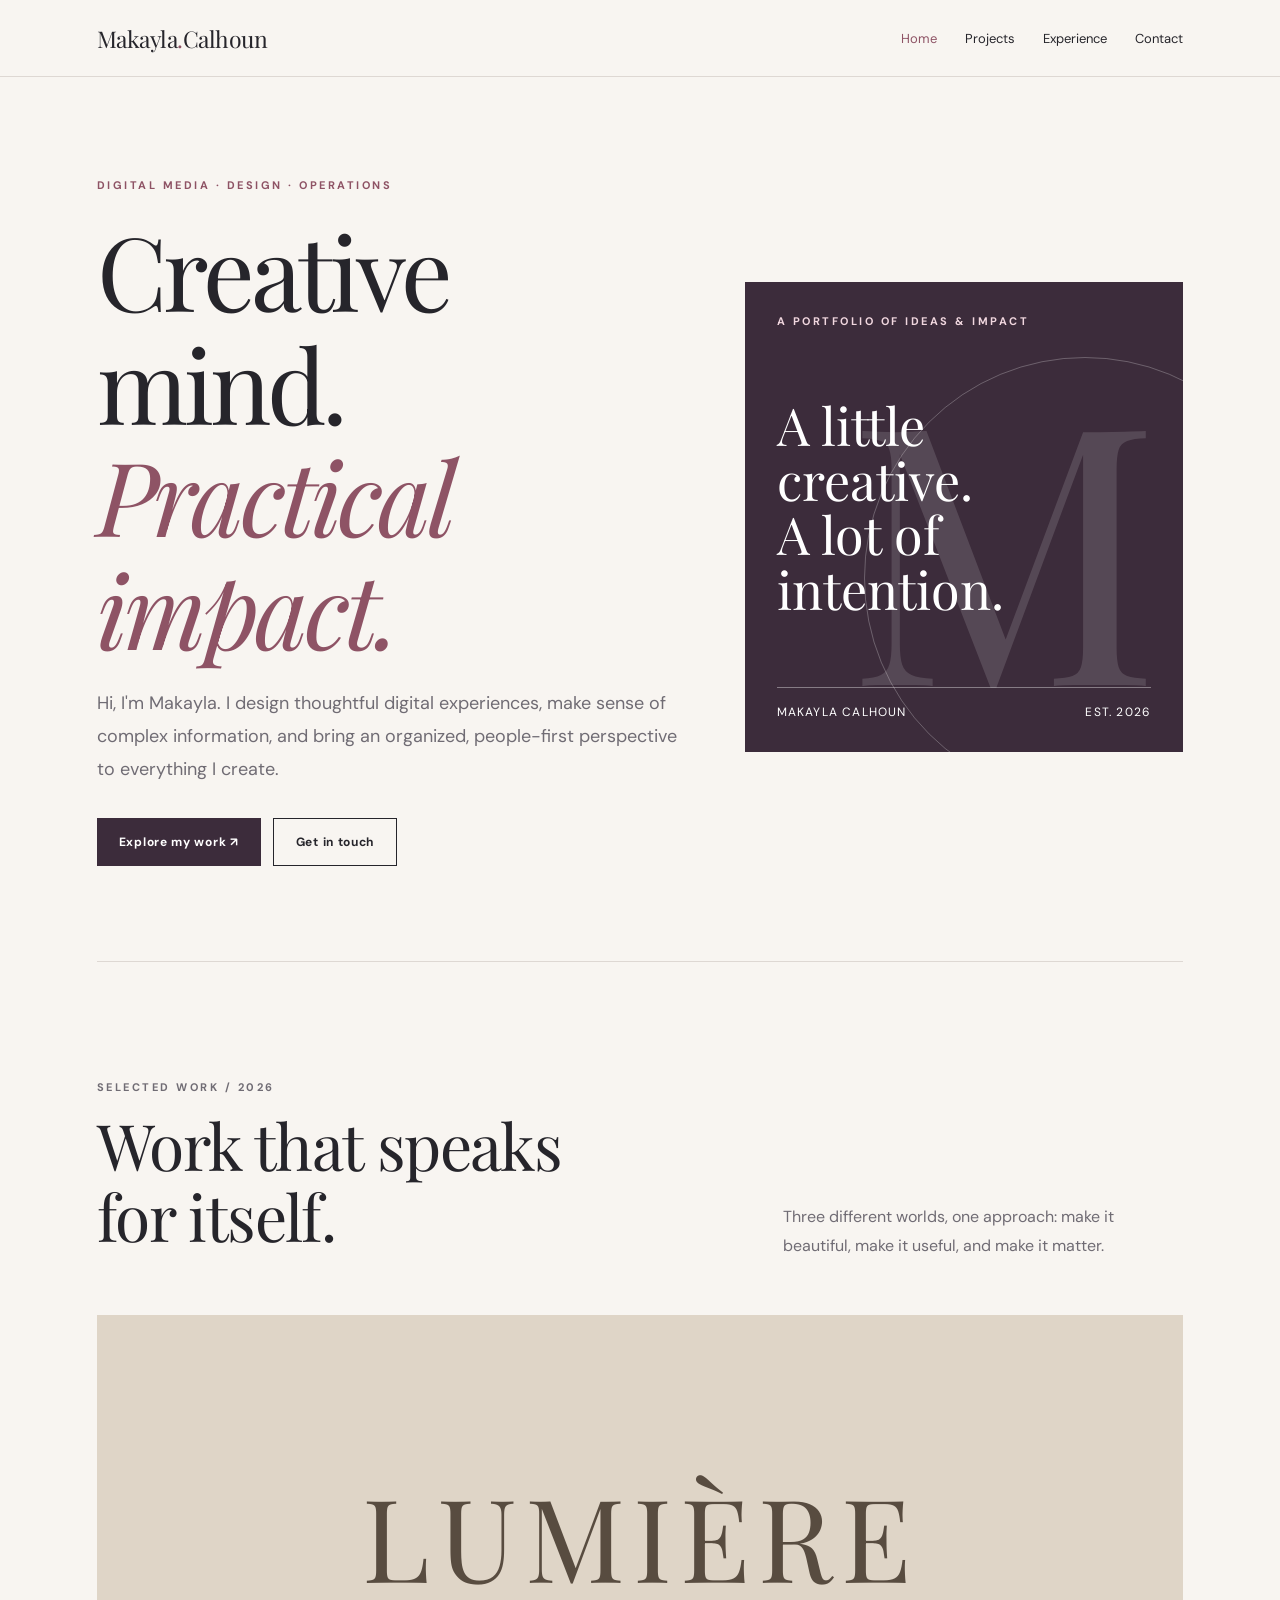
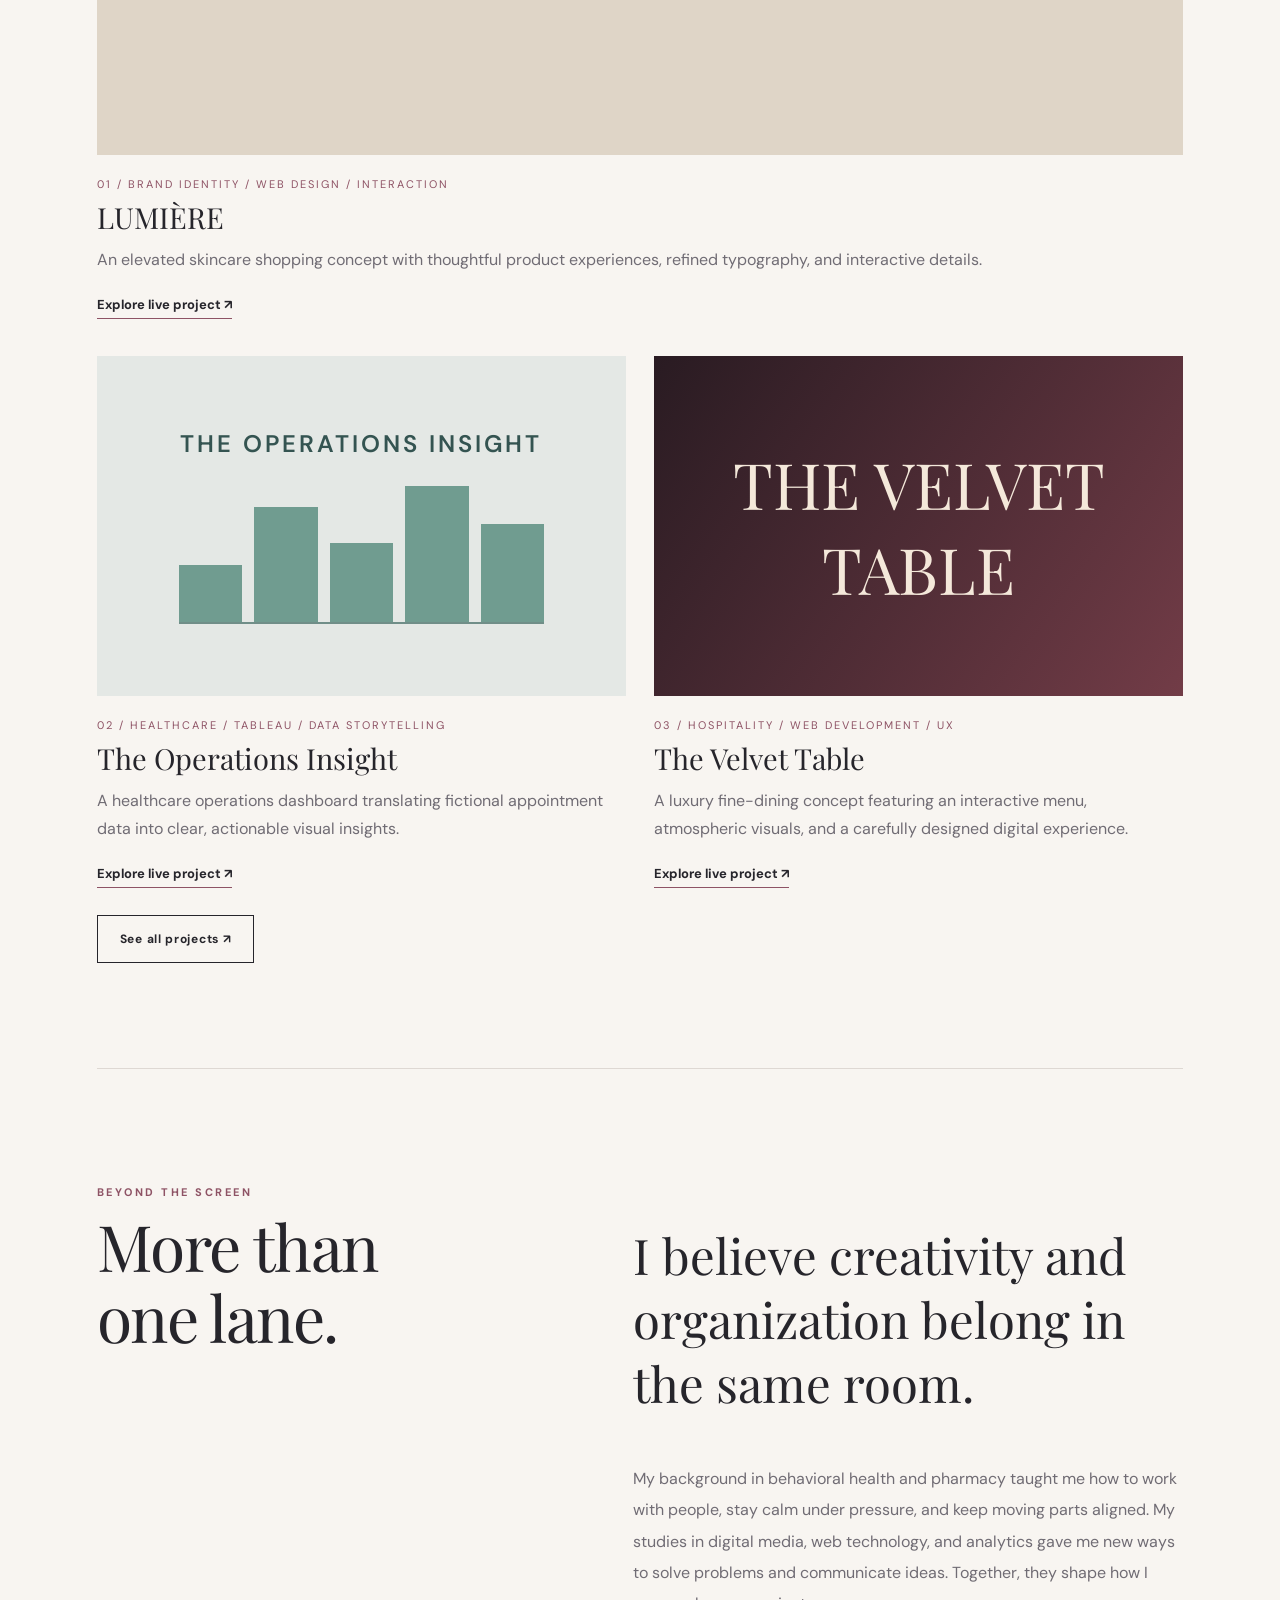
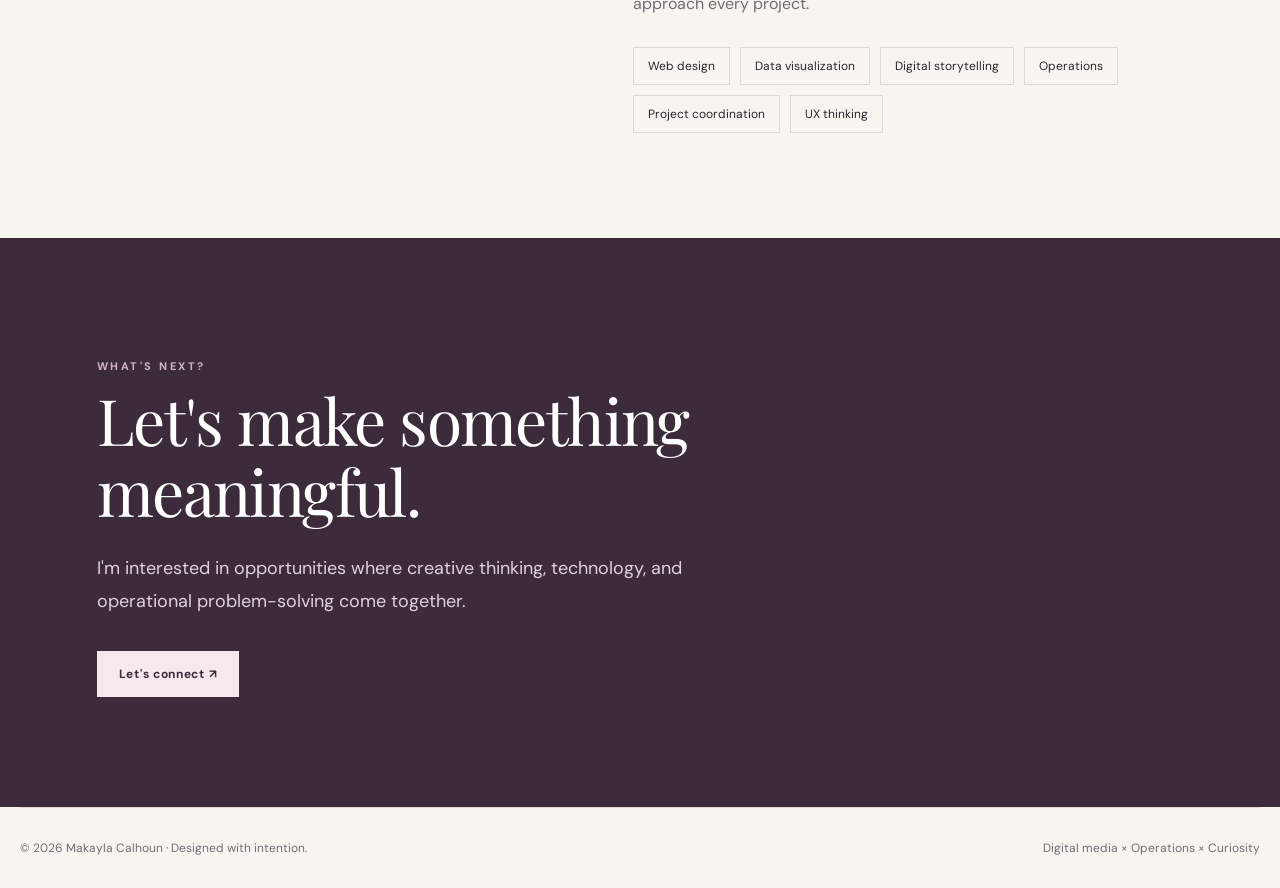
==== makayla portfolio/index.html @ f7c54b04 "Add files via upload" ====
<!doctype html><html lang="en"><head><meta charset="utf-8"><meta name="viewport" content="width=device-width,initial-scale=1"><meta name="description" content="Makayla Calhoun — digital design, web development, data visualization and operations portfolio."><title>Creative Portfolio | Makayla Calhoun</title><link rel="stylesheet" href="css/styles.css"></head><body><header class="topbar"><div class="shell nav"><a class="logo" href="index.html">Makayla<span>.</span>Calhoun</a><button class="menu-toggle" aria-expanded="false" aria-label="Toggle navigation">Menu ☰</button><nav class="links" aria-label="Main navigation"><a class="active" href="index.html">Home</a><a class="" href="projects.html">Projects</a><a class="" href="experience.html">Experience</a><a class="" href="contact.html">Contact</a></nav></div></header><main><div class="shell"><section class="hero"><div class="reveal"><p class="eyebrow">Digital media · Design · Operations</p><h1>Creative mind.<br><em>Practical impact.</em></h1><p class="lead">Hi, I'm Makayla. I design thoughtful digital experiences, make sense of complex information, and bring an organized, people-first perspective to everything I create.</p><div class="buttons"><a class="button" href="projects.html">Explore my work ↗</a><a class="button outline" href="contact.html">Get in touch</a></div></div><div class="hero-visual reveal"><div class="eyebrow" style="color:#f1d7df">A portfolio of ideas & impact</div><div class="visual-title">A little<br>creative.<br>A lot of<br>intention.</div><div class="visual-footer"><span>MAKAYLA CALHOUN</span><span>EST. 2026</span></div></div></section><section class="section" id="work"><div class="section-heading"><div><p class="eyebrow">Selected work / 2026</p><h2>Work that speaks<br>for itself.</h2></div><p>Three different worlds, one approach: make it beautiful, make it useful, and make it matter.</p></div><div class="project-grid"><article class="project-card reveal"><a href="https://makaylacalhoun102-dot.github.io/lumiere-skincare/" target="_blank" rel="noopener noreferrer" aria-label="Open LUMIÈRE"><div class="project-art art-lumiere"></div></a><p class="project-meta">01 / Brand identity / Web design / Interaction</p><h3>LUMIÈRE</h3><p class="project-desc">An elevated skincare shopping concept with thoughtful product experiences, refined typography, and interactive details.</p><a class="text-link" href="https://makaylacalhoun102-dot.github.io/lumiere-skincare/" target="_blank" rel="noopener noreferrer">Explore live project ↗</a></article><article class="project-card reveal"><a href="https://public.tableau.com/app/profile/makayla.calhoun/viz/heOperationsInsightHealthcareAnalyticsDashboard/Dashboard1?publish=yes" target="_blank" rel="noopener noreferrer" aria-label="Open The Operations Insight"><div class="project-art art-data"><div class="mini-bars"><i style="--h:40%"></i><i style="--h:80%"></i><i style="--h:55%"></i><i style="--h:95%"></i><i style="--h:68%"></i></div></div></a><p class="project-meta">02 / Healthcare / Tableau / Data storytelling</p><h3>The Operations Insight</h3><p class="project-desc">A healthcare operations dashboard translating fictional appointment data into clear, actionable visual insights.</p><a class="text-link" href="https://public.tableau.com/app/profile/makayla.calhoun/viz/heOperationsInsightHealthcareAnalyticsDashboard/Dashboard1?publish=yes" target="_blank" rel="noopener noreferrer">Explore live project ↗</a></article><article class="project-card reveal"><a href="https://makaylacalhoun102-dot.github.io/the-velvet-table/" target="_blank" rel="noopener noreferrer" aria-label="Open The Velvet Table"><div class="project-art art-table"></div></a><p class="project-meta">03 / Hospitality / Web development / UX</p><h3>The Velvet Table</h3><p class="project-desc">A luxury fine-dining concept featuring an interactive menu, atmospheric visuals, and a carefully designed digital experience.</p><a class="text-link" href="https://makaylacalhoun102-dot.github.io/the-velvet-table/" target="_blank" rel="noopener noreferrer">Explore live project ↗</a></article></div><div class="buttons"><a class="button outline" href="projects.html">See all projects ↗</a></div></section><section class="section about-grid"><div><p class="eyebrow">Beyond the screen</p><h2>More than<br>one lane.</h2></div><div><p class="about-statement">I believe creativity and organization belong in the same room.</p><p class="about-copy">My background in behavioral health and pharmacy taught me how to work with people, stay calm under pressure, and keep moving parts aligned. My studies in digital media, web technology, and analytics gave me new ways to solve problems and communicate ideas. Together, they shape how I approach every project.</p><div class="skill-row"><span>Web design</span><span>Data visualization</span><span>Digital storytelling</span><span>Operations</span><span>Project coordination</span><span>UX thinking</span></div></div></section></div><section class="dark-section"><div class="shell"><p class="eyebrow">What's next?</p><h2>Let's make something<br>meaningful.</h2><p class="lead">I'm interested in opportunities where creative thinking, technology, and operational problem-solving come together.</p><div class="buttons"><a class="button" style="background:#f5e9ed;color:#3c2c3b" href="contact.html">Let's connect ↗</a></div></div></section></main><footer class="shell footer"><span>© 2026 Makayla Calhoun · Designed with intention.</span><span>Digital media × Operations × Curiosity</span></footer><script src="js/main.js" defer></script></body></html>
---- makayla portfolio/css/styles.css ----
@import url('https://fonts.googleapis.com/css2?family=DM+Sans:wght@400;500;600;700&family=Playfair+Display:wght@400;500;600&display=swap');
:root{--ink:#26252b;--muted:#706c74;--paper:#f8f5f1;--line:#ded8d3;--accent:#8e5365;--plum:#3c2c3b}*{box-sizing:border-box}html{scroll-behavior:smooth}body{margin:0;background:var(--paper);color:var(--ink);font-family:'DM Sans',sans-serif}a{color:inherit;text-decoration:none}img{display:block;width:100%}.shell{max-width:1240px;margin:auto;padding:0 6%}.topbar{border-bottom:1px solid var(--line);background:rgba(248,245,241,.95);position:sticky;top:0;z-index:10;backdrop-filter:blur(15px)}.nav{display:flex;align-items:center;justify-content:space-between;min-height:76px;gap:16px}.logo{font-family:'Playfair Display',serif;font-size:23px;letter-spacing:-.5px}.logo span{color:var(--accent)}.links{display:flex;align-items:center;gap:28px;font-size:13px}.links a:hover,.links .active{color:var(--accent)}.menu-toggle{display:none;background:none;border:1px solid var(--line);padding:9px 12px;border-radius:4px}.eyebrow{text-transform:uppercase;letter-spacing:2.5px;font-size:11px;font-weight:700;color:var(--accent)}h1,h2,h3,.display{font-family:'Playfair Display',serif;font-weight:400;line-height:1.1}h1{font-size:clamp(58px,8vw,118px);letter-spacing:-4px;margin:22px 0}h2{font-size:clamp(39px,5vw,70px);letter-spacing:-1.6px;margin:12px 0 26px}h3{font-size:29px;margin:8px 0 12px}.lead{font-size:18px;line-height:1.85;color:var(--muted);max-width:610px}.hero{min-height:680px;display:grid;grid-template-columns:1.15fr .85fr;align-items:center;gap:5%;padding:90px 0 95px}.hero h1 em{color:var(--accent);font-weight:400}.hero-visual{min-height:470px;background:var(--plum);color:#fff;position:relative;overflow:hidden;display:flex;flex-direction:column;justify-content:space-between;padding:32px}.hero-visual:before{content:'';position:absolute;width:440px;height:440px;border:1px solid #ffffff40;border-radius:50%;top:16%;right:-28%}.hero-visual:after{content:'M';position:absolute;font:normal 360px 'Playfair Display',serif;opacity:.13;right:5%;top:3%}.hero-visual>*{z-index:1}.hero-visual .visual-title{font:normal 52px 'Playfair Display',serif;line-height:1.05}.visual-footer{display:flex;justify-content:space-between;border-top:1px solid #ffffff60;padding-top:16px;font-size:12px;letter-spacing:1.2px}.buttons{display:flex;flex-wrap:wrap;gap:12px;margin-top:32px}.button{display:inline-flex;align-items:center;gap:12px;background:var(--plum);color:white;padding:15px 22px;font-size:12px;font-weight:700;letter-spacing:.7px;transition:transform .2s}.button:hover{transform:translateY(-3px)}.button.outline{background:transparent;border:1px solid var(--ink);color:var(--ink)}.section{padding:105px 0;border-top:1px solid var(--line)}.section-heading{display:flex;align-items:end;justify-content:space-between;gap:30px;margin-bottom:38px}.section-heading p{max-width:400px;color:var(--muted);line-height:1.8}.project-grid{display:grid;grid-template-columns:repeat(2,1fr);gap:42px 28px}.project-card:first-child{grid-column:1/-1}.project-art{height:340px;overflow:hidden;position:relative;background:#e7dfd7;display:flex;align-items:center;justify-content:center;transition:filter .2s}.project-card:first-child .project-art{height:440px}.project-art img{height:100%;object-fit:cover;transition:transform .5s}.project-card:hover img{transform:scale(1.035)}.art-lumiere{background:#dfd5c7}.art-lumiere:before{content:'LUMIÈRE';font:normal clamp(60px,9vw,135px) 'Playfair Display',serif;letter-spacing:8px;color:#584c40}.art-table{background:linear-gradient(125deg,#291b22,#723c47)}.art-table:before{content:'THE VELVET TABLE';font:normal clamp(38px,5vw,80px) 'Playfair Display',serif;color:#f4e8da;text-align:center;max-width:650px}.art-data{background:#e4e8e5;display:flex;flex-direction:column;gap:20px;padding:36px}.art-data:before{content:'THE OPERATIONS INSIGHT';font:600 24px 'DM Sans',sans-serif;letter-spacing:3px;color:#345451}.mini-bars{display:flex;align-items:end;gap:12px;height:145px;width:80%;border-bottom:2px solid #708e88}.mini-bars i{display:block;flex:1;background:#709c90;height:var(--h)}.project-meta{font-size:11px;letter-spacing:2px;text-transform:uppercase;color:var(--accent);margin-top:22px}.project-desc{color:var(--muted);line-height:1.8;margin:0 0 18px}.text-link{font-size:13px;font-weight:700;border-bottom:1px solid var(--accent);padding-bottom:5px}.about-grid{display:grid;grid-template-columns:.85fr 1.15fr;gap:12%;align-items:start}.about-statement{font:normal clamp(30px,4vw,49px) 'Playfair Display',serif;line-height:1.3}.about-copy{color:var(--muted);line-height:1.95}.skill-row{display:flex;flex-wrap:wrap;gap:10px;margin-top:28px}.skill-row span{border:1px solid var(--line);padding:10px 14px;font-size:12px}.dark-section{background:var(--plum);color:#fff;padding:110px 0}.dark-section .eyebrow{color:#d6b3c1}.dark-section .lead{color:#e0d2dc}.footer{padding:32px 0;display:flex;justify-content:space-between;gap:20px;border-top:1px solid var(--line);color:var(--muted);font-size:12px}.page-hero{padding:100px 0 70px}.page-hero h1{font-size:clamp(54px,7vw,96px)}.case{padding:65px 0;border-top:1px solid var(--line);display:grid;grid-template-columns:1fr 1.4fr;gap:8%}.case p,.entry p{line-height:1.85;color:var(--muted)}.case img{max-height:470px;object-fit:cover}.case .project-art{height:330px}.entry{padding:28px 0;border-bottom:1px solid var(--line);display:grid;grid-template-columns:220px 1fr;gap:30px}.entry .date{font-size:12px;color:var(--accent);letter-spacing:1px}.contact-panel{padding:70px;background:#efe6e2}.reveal{opacity:0;transform:translateY(20px);transition:opacity .6s,transform .6s}.reveal.visible{opacity:1;transform:none}@media(max-width:800px){.menu-toggle{display:block}.links{display:none;position:absolute;top:76px;left:0;right:0;background:var(--paper);padding:25px 6%;flex-direction:column;align-items:start;border-bottom:1px solid var(--line)}.links.open{display:flex}.hero,.about-grid,.case{grid-template-columns:1fr}.hero{padding:65px 0}.hero-visual{min-height:330px}.project-grid{grid-template-columns:1fr}.project-card:first-child{grid-column:auto}.project-art,.project-card:first-child .project-art{height:280px}.section-heading{display:block}.section{padding:70px 0}.entry{grid-template-columns:1fr;gap:0}.footer{flex-direction:column}h1{letter-spacing:-2px}.contact-panel{padding:35px}}@media(prefers-reduced-motion:reduce){*,*:before,*:after{scroll-behavior:auto!important;transition:none!important}.reveal{opacity:1;transform:none}}
/* Contact page — editorial cards and accessible email composer */
.contact-intro{max-width:740px;margin-bottom:36px}.contact-intro h2 em,.message-panel h2 em{color:var(--accent);font-weight:400}.contact-grid{display:grid;grid-template-columns:repeat(2,minmax(0,1fr));gap:16px}.contact-method{display:flex;flex-direction:column;align-items:flex-start;min-height:220px;padding:32px;border:1px solid var(--line);background:#fffaf6;transition:transform .2s,border-color .2s,background .2s}.contact-method:hover,.contact-method:focus-visible{transform:translateY(-3px);border-color:var(--accent);background:#f4ece8}.contact-symbol{display:grid;place-items:center;min-width:43px;height:43px;padding:0 7px;border:1px solid var(--accent);border-radius:50%;color:var(--accent);font-size:17px;font-weight:700;margin-bottom:25px}.contact-method-title{font:normal 29px 'Playfair Display',serif;line-height:1.2}.contact-method-title span{font:normal 17px 'DM Sans',sans-serif;color:var(--accent)}.contact-detail{color:var(--accent);font-size:13px;overflow-wrap:anywhere;margin-top:11px}.contact-hint{font-size:13px;color:var(--muted);line-height:1.7;margin-top:8px}.message-panel{display:grid;grid-template-columns:.85fr 1.15fr;gap:9%;margin-top:85px;background:#efe6e2;padding:65px}.message-panel h2{font-size:clamp(38px,5vw,64px)}.contact-form{display:grid;gap:20px}.contact-form label{display:grid;gap:9px;font-size:12px;font-weight:700;letter-spacing:.5px}.contact-form input,.contact-form textarea{width:100%;min-width:0;border:1px solid #d6c9c7;background:#fffdfb;padding:14px 15px;font:400 14px 'DM Sans',sans-serif;color:var(--ink);border-radius:0}.contact-form input:focus,.contact-form textarea:focus{outline:2px solid var(--accent);outline-offset:2px}.contact-form textarea{resize:vertical}.form-pair{display:grid;grid-template-columns:repeat(2,minmax(0,1fr));gap:14px}.contact-form button{border:0;cursor:pointer;justify-self:start}.form-note{font-size:12px;line-height:1.7;color:var(--muted);margin:0}@media(max-width:800px){.contact-grid,.message-panel{grid-template-columns:1fr}.message-panel{padding:35px;gap:25px;margin-top:55px}.contact-method{min-height:190px}.form-pair{grid-template-columns:1fr}}
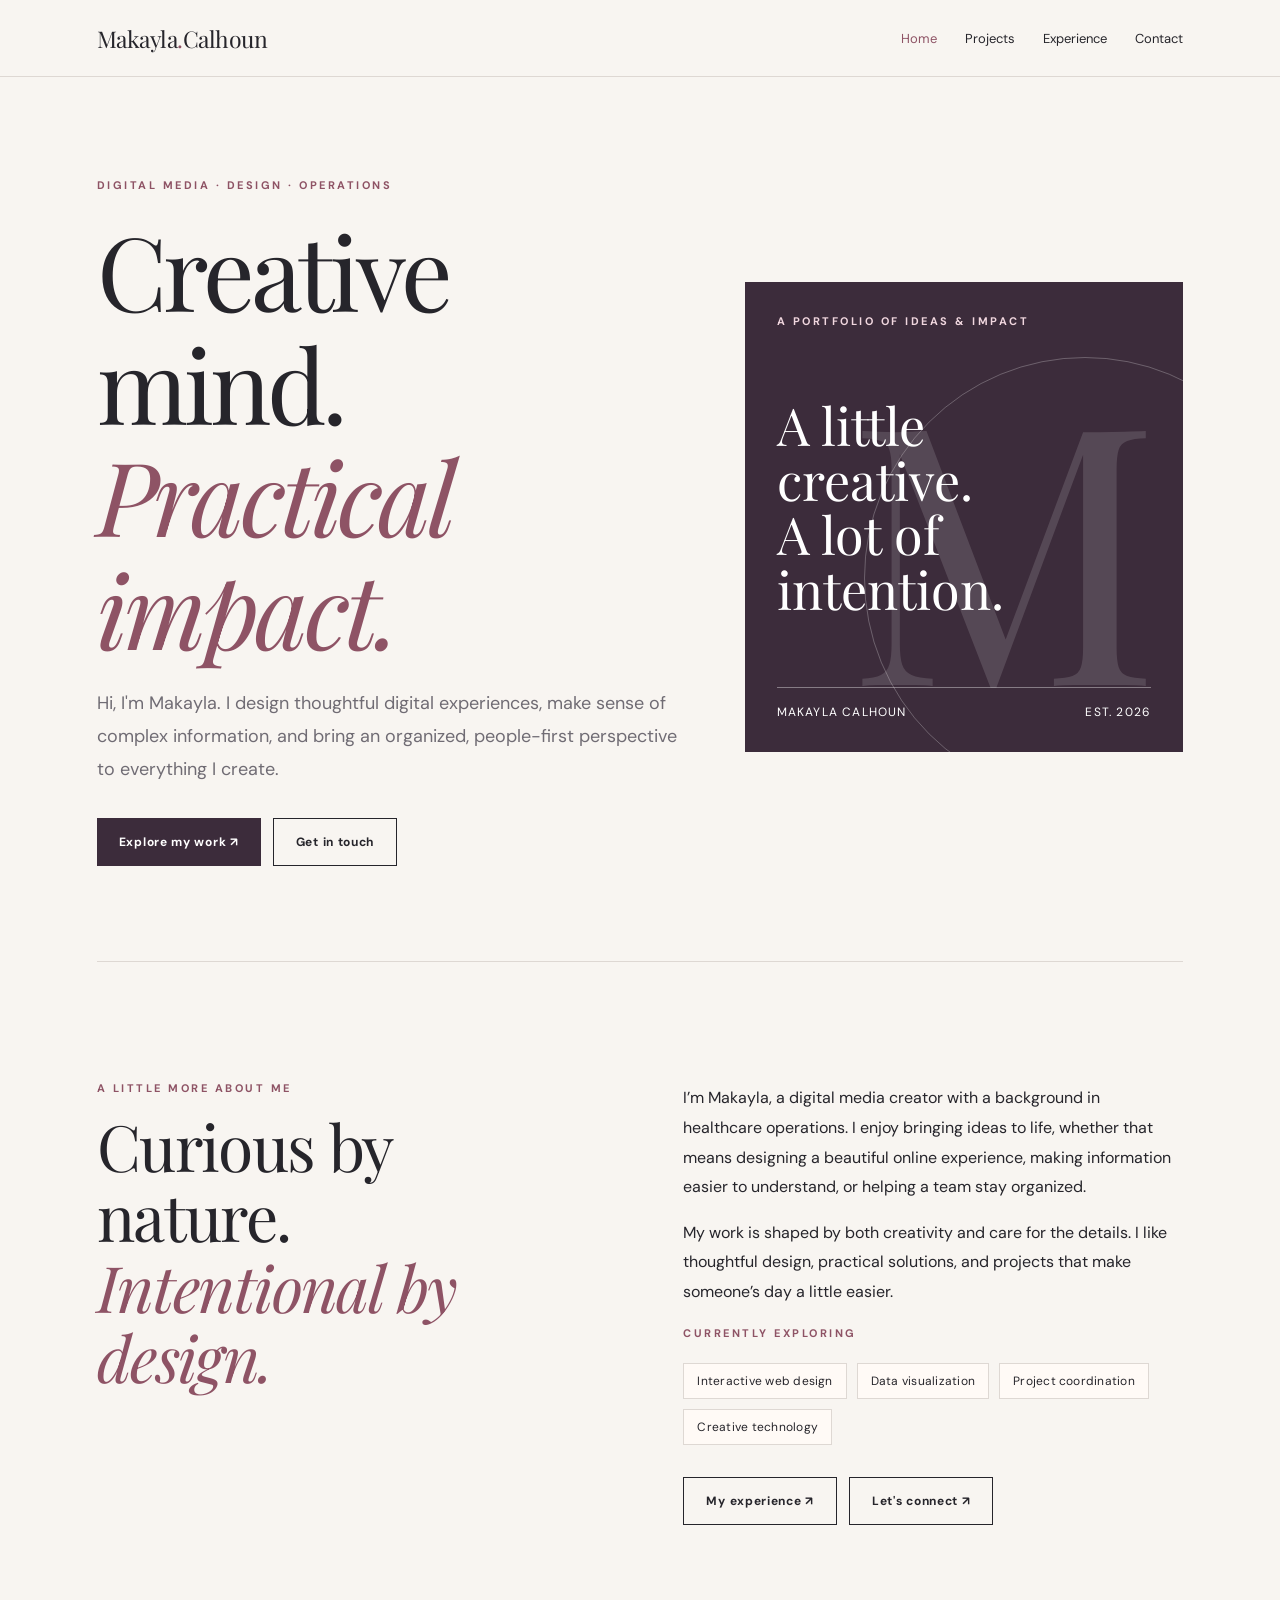
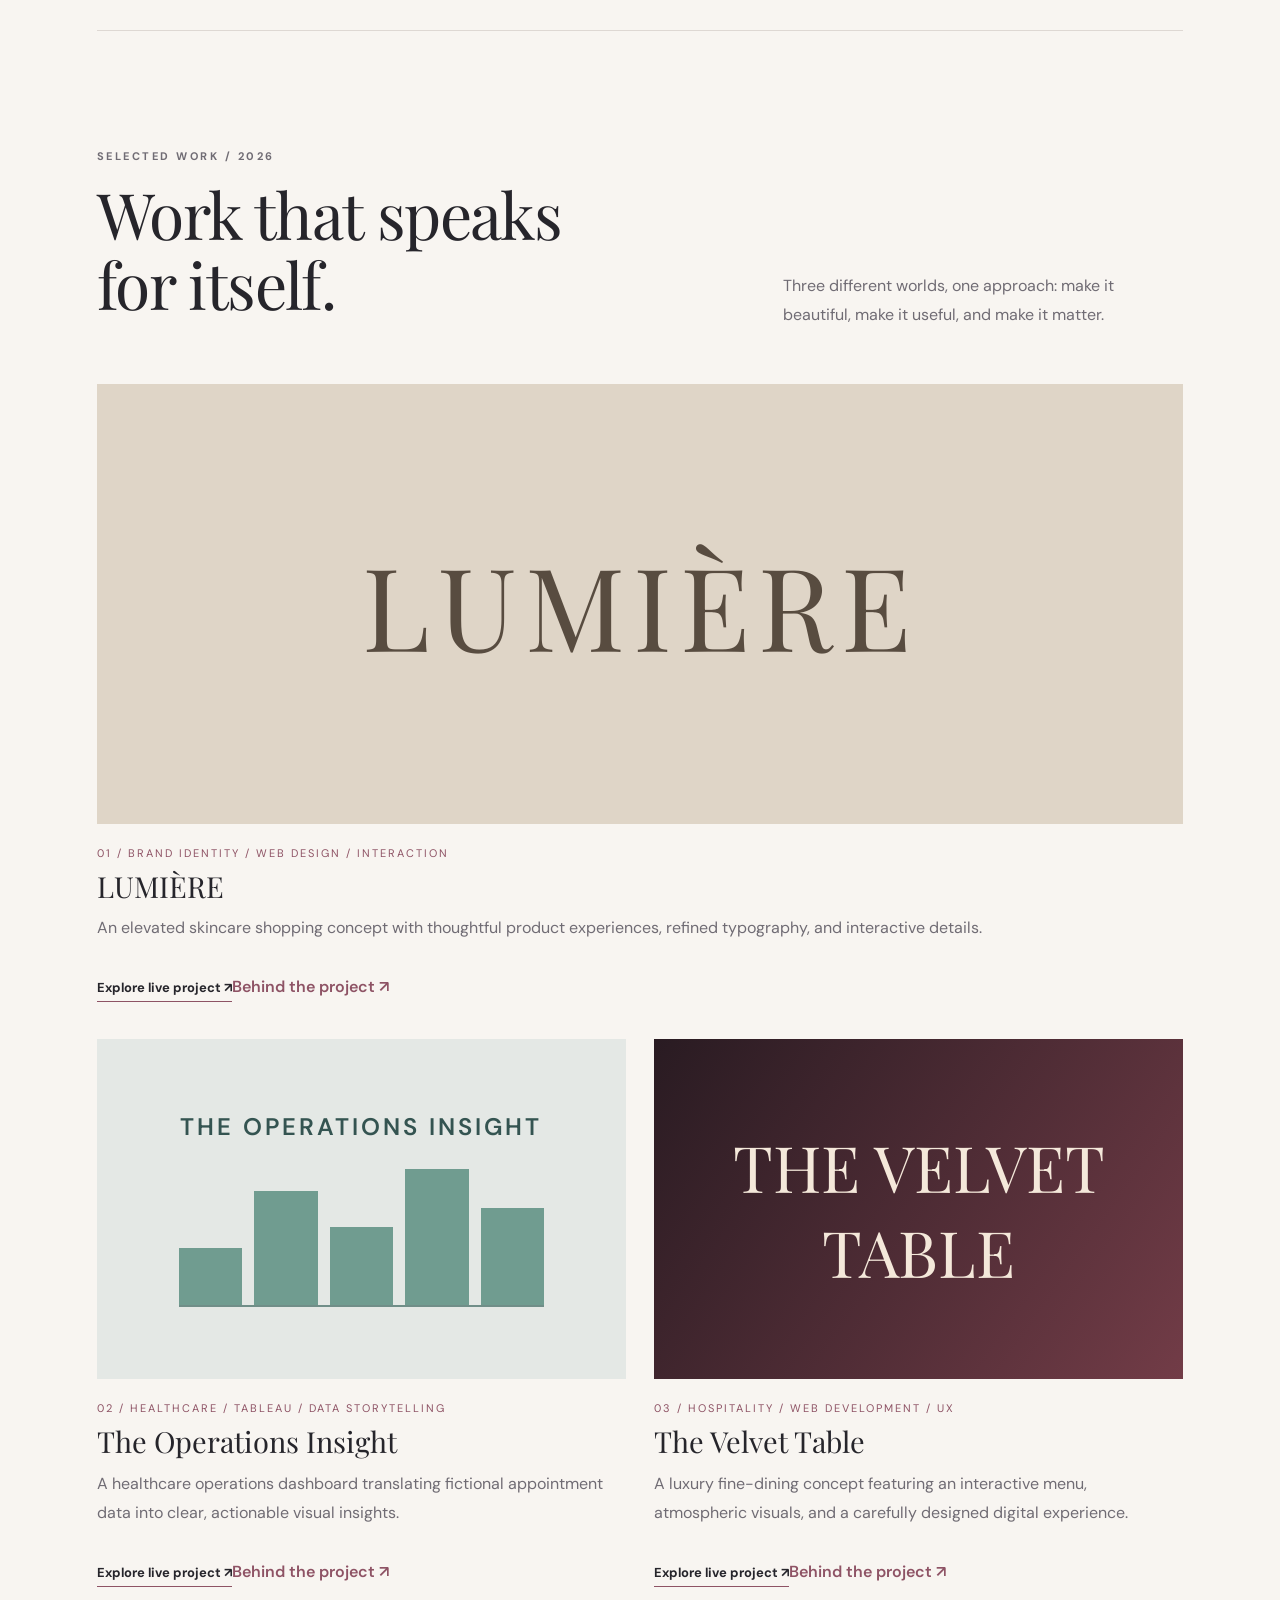
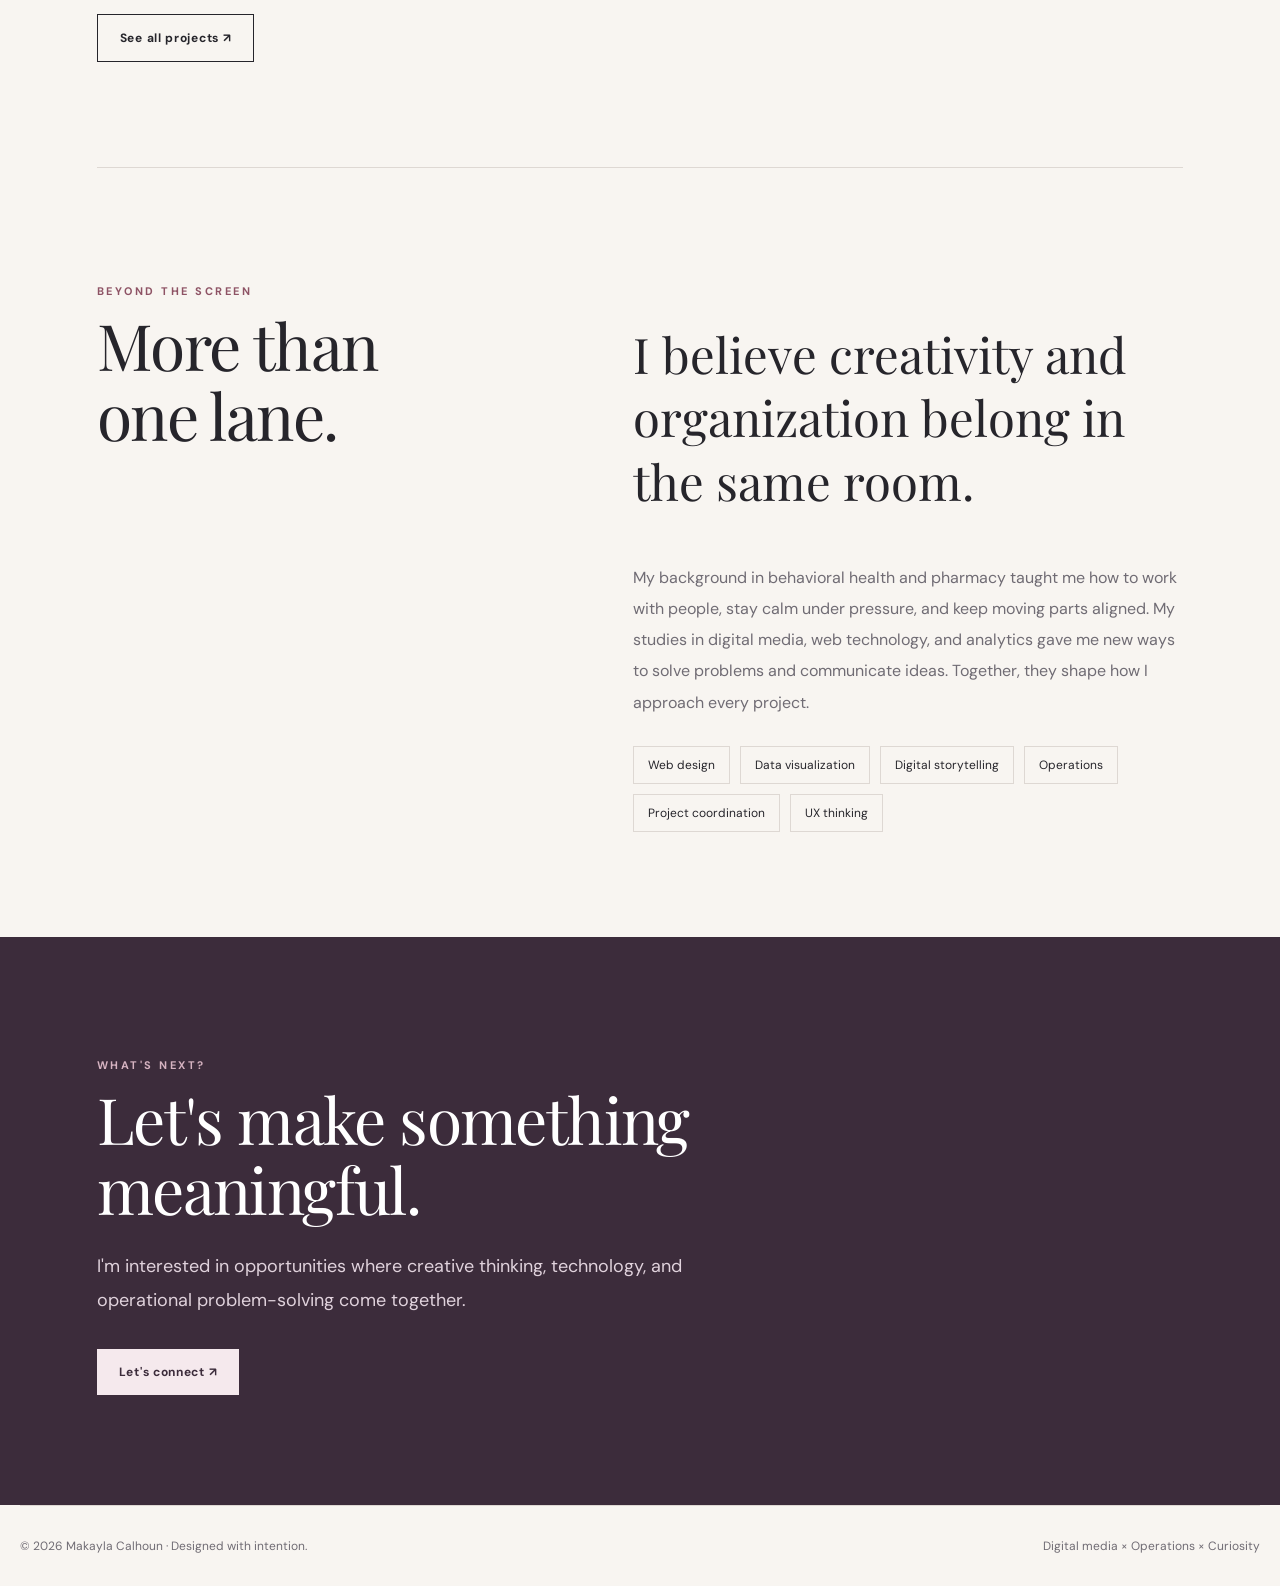
==== commit 1f0079b6: "Add files via upload" ====
--- a/makayla portfolio/index.html
+++ b/makayla portfolio/index.html
@@ -1 +1,2 @@
-<!doctype html><html lang="en"><head><meta charset="utf-8"><meta name="viewport" content="width=device-width,initial-scale=1"><meta name="description" content="Makayla Calhoun — digital design, web development, data visualization and operations portfolio."><title>Creative Portfolio | Makayla Calhoun</title><link rel="stylesheet" href="css/styles.css"></head><body><header class="topbar"><div class="shell nav"><a class="logo" href="index.html">Makayla<span>.</span>Calhoun</a><button class="menu-toggle" aria-expanded="false" aria-label="Toggle navigation">Menu ☰</button><nav class="links" aria-label="Main navigation"><a class="active" href="index.html">Home</a><a class="" href="projects.html">Projects</a><a class="" href="experience.html">Experience</a><a class="" href="contact.html">Contact</a></nav></div></header><main><div class="shell"><section class="hero"><div class="reveal"><p class="eyebrow">Digital media · Design · Operations</p><h1>Creative mind.<br><em>Practical impact.</em></h1><p class="lead">Hi, I'm Makayla. I design thoughtful digital experiences, make sense of complex information, and bring an organized, people-first perspective to everything I create.</p><div class="buttons"><a class="button" href="projects.html">Explore my work ↗</a><a class="button outline" href="contact.html">Get in touch</a></div></div><div class="hero-visual reveal"><div class="eyebrow" style="color:#f1d7df">A portfolio of ideas & impact</div><div class="visual-title">A little<br>creative.<br>A lot of<br>intention.</div><div class="visual-footer"><span>MAKAYLA CALHOUN</span><span>EST. 2026</span></div></div></section><section class="section" id="work"><div class="section-heading"><div><p class="eyebrow">Selected work / 2026</p><h2>Work that speaks<br>for itself.</h2></div><p>Three different worlds, one approach: make it beautiful, make it useful, and make it matter.</p></div><div class="project-grid"><article class="project-card reveal"><a href="https://makaylacalhoun102-dot.github.io/lumiere-skincare/" target="_blank" rel="noopener noreferrer" aria-label="Open LUMIÈRE"><div class="project-art art-lumiere"></div></a><p class="project-meta">01 / Brand identity / Web design / Interaction</p><h3>LUMIÈRE</h3><p class="project-desc">An elevated skincare shopping concept with thoughtful product experiences, refined typography, and interactive details.</p><a class="text-link" href="https://makaylacalhoun102-dot.github.io/lumiere-skincare/" target="_blank" rel="noopener noreferrer">Explore live project ↗</a></article><article class="project-card reveal"><a href="https://public.tableau.com/app/profile/makayla.calhoun/viz/heOperationsInsightHealthcareAnalyticsDashboard/Dashboard1?publish=yes" target="_blank" rel="noopener noreferrer" aria-label="Open The Operations Insight"><div class="project-art art-data"><div class="mini-bars"><i style="--h:40%"></i><i style="--h:80%"></i><i style="--h:55%"></i><i style="--h:95%"></i><i style="--h:68%"></i></div></div></a><p class="project-meta">02 / Healthcare / Tableau / Data storytelling</p><h3>The Operations Insight</h3><p class="project-desc">A healthcare operations dashboard translating fictional appointment data into clear, actionable visual insights.</p><a class="text-link" href="https://public.tableau.com/app/profile/makayla.calhoun/viz/heOperationsInsightHealthcareAnalyticsDashboard/Dashboard1?publish=yes" target="_blank" rel="noopener noreferrer">Explore live project ↗</a></article><article class="project-card reveal"><a href="https://makaylacalhoun102-dot.github.io/the-velvet-table/" target="_blank" rel="noopener noreferrer" aria-label="Open The Velvet Table"><div class="project-art art-table"></div></a><p class="project-meta">03 / Hospitality / Web development / UX</p><h3>The Velvet Table</h3><p class="project-desc">A luxury fine-dining concept featuring an interactive menu, atmospheric visuals, and a carefully designed digital experience.</p><a class="text-link" href="https://makaylacalhoun102-dot.github.io/the-velvet-table/" target="_blank" rel="noopener noreferrer">Explore live project ↗</a></article></div><div class="buttons"><a class="button outline" href="projects.html">See all projects ↗</a></div></section><section class="section about-grid"><div><p class="eyebrow">Beyond the screen</p><h2>More than<br>one lane.</h2></div><div><p class="about-statement">I believe creativity and organization belong in the same room.</p><p class="about-copy">My background in behavioral health and pharmacy taught me how to work with people, stay calm under pressure, and keep moving parts aligned. My studies in digital media, web technology, and analytics gave me new ways to solve problems and communicate ideas. Together, they shape how I approach every project.</p><div class="skill-row"><span>Web design</span><span>Data visualization</span><span>Digital storytelling</span><span>Operations</span><span>Project coordination</span><span>UX thinking</span></div></div></section></div><section class="dark-section"><div class="shell"><p class="eyebrow">What's next?</p><h2>Let's make something<br>meaningful.</h2><p class="lead">I'm interested in opportunities where creative thinking, technology, and operational problem-solving come together.</p><div class="buttons"><a class="button" style="background:#f5e9ed;color:#3c2c3b" href="contact.html">Let's connect ↗</a></div></div></section></main><footer class="shell footer"><span>© 2026 Makayla Calhoun · Designed with intention.</span><span>Digital media × Operations × Curiosity</span></footer><script src="js/main.js" defer></script></body></html>+<!DOCTYPE html>
+<html lang="en"><head><meta charset="utf-8"/><meta content="width=device-width,initial-scale=1" name="viewport"/><meta content="Makayla Calhoun — digital design, web development, data visualization and operations portfolio." name="description"/><title>Creative Portfolio | Makayla Calhoun</title><link href="css/styles.css" rel="stylesheet"/></head><body><header class="topbar"><div class="shell nav"><a class="logo" href="index.html">Makayla<span>.</span>Calhoun</a><button aria-expanded="false" aria-label="Toggle navigation" class="menu-toggle">Menu ☰</button><nav aria-label="Main navigation" class="links"><a class="active" href="index.html">Home</a><a class="" href="projects.html">Projects</a><a class="" href="experience.html">Experience</a><a class="" href="contact.html">Contact</a></nav></div></header><main><div class="shell"><section class="hero"><div class="reveal"><p class="eyebrow">Digital media · Design · Operations</p><h1>Creative mind.<br/><em>Practical impact.</em></h1><p class="lead">Hi, I'm Makayla. I design thoughtful digital experiences, make sense of complex information, and bring an organized, people-first perspective to everything I create.</p><div class="buttons"><a class="button" href="projects.html">Explore my work ↗</a><a class="button outline" href="contact.html">Get in touch</a></div></div><div class="hero-visual reveal"><div class="eyebrow" style="color:#f1d7df">A portfolio of ideas &amp; impact</div><div class="visual-title">A little<br/>creative.<br/>A lot of<br/>intention.</div><div class="visual-footer"><span>MAKAYLA CALHOUN</span><span>EST. 2026</span></div></div></section><section class="section about-feature reveal" id="about"><div><p class="eyebrow">A little more about me</p><h2>Curious by nature.<br/><em>Intentional by design.</em></h2></div><div><p>I’m Makayla, a digital media creator with a background in healthcare operations. I enjoy bringing ideas to life, whether that means designing a beautiful online experience, making information easier to understand, or helping a team stay organized.</p><p>My work is shaped by both creativity and care for the details. I like thoughtful design, practical solutions, and projects that make someone’s day a little easier.</p><p class="eyebrow">Currently exploring</p><div class="interest-tags"><span>Interactive web design</span><span>Data visualization</span><span>Project coordination</span><span>Creative technology</span></div><div class="buttons"><a class="button outline" href="experience.html">My experience ↗</a><a class="button outline" href="contact.html">Let's connect ↗</a></div></div></section><section class="section" id="work"><div class="section-heading"><div><p class="eyebrow">Selected work / 2026</p><h2>Work that speaks<br/>for itself.</h2></div><p>Three different worlds, one approach: make it beautiful, make it useful, and make it matter.</p></div><div class="project-grid"><article class="project-card reveal"><a aria-label="Open LUMIÈRE" href="https://makaylacalhoun102-dot.github.io/lumiere-skincare/" rel="noopener noreferrer" target="_blank"><div class="project-art art-lumiere"></div></a><p class="project-meta">01 / Brand identity / Web design / Interaction</p><h3>LUMIÈRE</h3><p class="project-desc">An elevated skincare shopping concept with thoughtful product experiences, refined typography, and interactive details.</p><a class="text-link" href="https://makaylacalhoun102-dot.github.io/lumiere-skincare/" rel="noopener noreferrer" target="_blank">Explore live project ↗</a><a class="case-text-link" href="case-lumiere.html">Behind the project ↗</a></article><article class="project-card reveal"><a aria-label="Open The Operations Insight" href="https://public.tableau.com/app/profile/makayla.calhoun/viz/heOperationsInsightHealthcareAnalyticsDashboard/Dashboard1?publish=yes" rel="noopener noreferrer" target="_blank"><div class="project-art art-data"><div class="mini-bars"><i style="--h:40%"></i><i style="--h:80%"></i><i style="--h:55%"></i><i style="--h:95%"></i><i style="--h:68%"></i></div></div></a><p class="project-meta">02 / Healthcare / Tableau / Data storytelling</p><h3>The Operations Insight</h3><p class="project-desc">A healthcare operations dashboard translating fictional appointment data into clear, actionable visual insights.</p><a class="text-link" href="https://public.tableau.com/app/profile/makayla.calhoun/viz/heOperationsInsightHealthcareAnalyticsDashboard/Dashboard1?publish=yes" rel="noopener noreferrer" target="_blank">Explore live project ↗</a><a class="case-text-link" href="case-operations.html">Behind the project ↗</a></article><article class="project-card reveal"><a aria-label="Open The Velvet Table" href="https://makaylacalhoun102-dot.github.io/the-velvet-table/" rel="noopener noreferrer" target="_blank"><div class="project-art art-table"></div></a><p class="project-meta">03 / Hospitality / Web development / UX</p><h3>The Velvet Table</h3><p class="project-desc">A luxury fine-dining concept featuring an interactive menu, atmospheric visuals, and a carefully designed digital experience.</p><a class="text-link" href="https://makaylacalhoun102-dot.github.io/the-velvet-table/" rel="noopener noreferrer" target="_blank">Explore live project ↗</a><a class="case-text-link" href="case-velvet.html">Behind the project ↗</a></article></div><div class="buttons"><a class="button outline" href="projects.html">See all projects ↗</a></div></section><section class="section about-grid"><div><p class="eyebrow">Beyond the screen</p><h2>More than<br/>one lane.</h2></div><div><p class="about-statement">I believe creativity and organization belong in the same room.</p><p class="about-copy">My background in behavioral health and pharmacy taught me how to work with people, stay calm under pressure, and keep moving parts aligned. My studies in digital media, web technology, and analytics gave me new ways to solve problems and communicate ideas. Together, they shape how I approach every project.</p><div class="skill-row"><span>Web design</span><span>Data visualization</span><span>Digital storytelling</span><span>Operations</span><span>Project coordination</span><span>UX thinking</span></div></div></section></div><section class="dark-section"><div class="shell"><p class="eyebrow">What's next?</p><h2>Let's make something<br/>meaningful.</h2><p class="lead">I'm interested in opportunities where creative thinking, technology, and operational problem-solving come together.</p><div class="buttons"><a class="button" href="contact.html" style="background:#f5e9ed;color:#3c2c3b">Let's connect ↗</a></div></div></section></main><footer class="shell footer"><span>© 2026 Makayla Calhoun · Designed with intention.</span><span>Digital media × Operations × Curiosity</span></footer><script defer="" src="js/main.js"></script></body></html>
--- a/makayla portfolio/css/styles.css
+++ b/makayla portfolio/css/styles.css
@@ -2,3 +2,6 @@
 :root{--ink:#26252b;--muted:#706c74;--paper:#f8f5f1;--line:#ded8d3;--accent:#8e5365;--plum:#3c2c3b}*{box-sizing:border-box}html{scroll-behavior:smooth}body{margin:0;background:var(--paper);color:var(--ink);font-family:'DM Sans',sans-serif}a{color:inherit;text-decoration:none}img{display:block;width:100%}.shell{max-width:1240px;margin:auto;padding:0 6%}.topbar{border-bottom:1px solid var(--line);background:rgba(248,245,241,.95);position:sticky;top:0;z-index:10;backdrop-filter:blur(15px)}.nav{display:flex;align-items:center;justify-content:space-between;min-height:76px;gap:16px}.logo{font-family:'Playfair Display',serif;font-size:23px;letter-spacing:-.5px}.logo span{color:var(--accent)}.links{display:flex;align-items:center;gap:28px;font-size:13px}.links a:hover,.links .active{color:var(--accent)}.menu-toggle{display:none;background:none;border:1px solid var(--line);padding:9px 12px;border-radius:4px}.eyebrow{text-transform:uppercase;letter-spacing:2.5px;font-size:11px;font-weight:700;color:var(--accent)}h1,h2,h3,.display{font-family:'Playfair Display',serif;font-weight:400;line-height:1.1}h1{font-size:clamp(58px,8vw,118px);letter-spacing:-4px;margin:22px 0}h2{font-size:clamp(39px,5vw,70px);letter-spacing:-1.6px;margin:12px 0 26px}h3{font-size:29px;margin:8px 0 12px}.lead{font-size:18px;line-height:1.85;color:var(--muted);max-width:610px}.hero{min-height:680px;display:grid;grid-template-columns:1.15fr .85fr;align-items:center;gap:5%;padding:90px 0 95px}.hero h1 em{color:var(--accent);font-weight:400}.hero-visual{min-height:470px;background:var(--plum);color:#fff;position:relative;overflow:hidden;display:flex;flex-direction:column;justify-content:space-between;padding:32px}.hero-visual:before{content:'';position:absolute;width:440px;height:440px;border:1px solid #ffffff40;border-radius:50%;top:16%;right:-28%}.hero-visual:after{content:'M';position:absolute;font:normal 360px 'Playfair Display',serif;opacity:.13;right:5%;top:3%}.hero-visual>*{z-index:1}.hero-visual .visual-title{font:normal 52px 'Playfair Display',serif;line-height:1.05}.visual-footer{display:flex;justify-content:space-between;border-top:1px solid #ffffff60;padding-top:16px;font-size:12px;letter-spacing:1.2px}.buttons{display:flex;flex-wrap:wrap;gap:12px;margin-top:32px}.button{display:inline-flex;align-items:center;gap:12px;background:var(--plum);color:white;padding:15px 22px;font-size:12px;font-weight:700;letter-spacing:.7px;transition:transform .2s}.button:hover{transform:translateY(-3px)}.button.outline{background:transparent;border:1px solid var(--ink);color:var(--ink)}.section{padding:105px 0;border-top:1px solid var(--line)}.section-heading{display:flex;align-items:end;justify-content:space-between;gap:30px;margin-bottom:38px}.section-heading p{max-width:400px;color:var(--muted);line-height:1.8}.project-grid{display:grid;grid-template-columns:repeat(2,1fr);gap:42px 28px}.project-card:first-child{grid-column:1/-1}.project-art{height:340px;overflow:hidden;position:relative;background:#e7dfd7;display:flex;align-items:center;justify-content:center;transition:filter .2s}.project-card:first-child .project-art{height:440px}.project-art img{height:100%;object-fit:cover;transition:transform .5s}.project-card:hover img{transform:scale(1.035)}.art-lumiere{background:#dfd5c7}.art-lumiere:before{content:'LUMIÈRE';font:normal clamp(60px,9vw,135px) 'Playfair Display',serif;letter-spacing:8px;color:#584c40}.art-table{background:linear-gradient(125deg,#291b22,#723c47)}.art-table:before{content:'THE VELVET TABLE';font:normal clamp(38px,5vw,80px) 'Playfair Display',serif;color:#f4e8da;text-align:center;max-width:650px}.art-data{background:#e4e8e5;display:flex;flex-direction:column;gap:20px;padding:36px}.art-data:before{content:'THE OPERATIONS INSIGHT';font:600 24px 'DM Sans',sans-serif;letter-spacing:3px;color:#345451}.mini-bars{display:flex;align-items:end;gap:12px;height:145px;width:80%;border-bottom:2px solid #708e88}.mini-bars i{display:block;flex:1;background:#709c90;height:var(--h)}.project-meta{font-size:11px;letter-spacing:2px;text-transform:uppercase;color:var(--accent);margin-top:22px}.project-desc{color:var(--muted);line-height:1.8;margin:0 0 18px}.text-link{font-size:13px;font-weight:700;border-bottom:1px solid var(--accent);padding-bottom:5px}.about-grid{display:grid;grid-template-columns:.85fr 1.15fr;gap:12%;align-items:start}.about-statement{font:normal clamp(30px,4vw,49px) 'Playfair Display',serif;line-height:1.3}.about-copy{color:var(--muted);line-height:1.95}.skill-row{display:flex;flex-wrap:wrap;gap:10px;margin-top:28px}.skill-row span{border:1px solid var(--line);padding:10px 14px;font-size:12px}.dark-section{background:var(--plum);color:#fff;padding:110px 0}.dark-section .eyebrow{color:#d6b3c1}.dark-section .lead{color:#e0d2dc}.footer{padding:32px 0;display:flex;justify-content:space-between;gap:20px;border-top:1px solid var(--line);color:var(--muted);font-size:12px}.page-hero{padding:100px 0 70px}.page-hero h1{font-size:clamp(54px,7vw,96px)}.case{padding:65px 0;border-top:1px solid var(--line);display:grid;grid-template-columns:1fr 1.4fr;gap:8%}.case p,.entry p{line-height:1.85;color:var(--muted)}.case img{max-height:470px;object-fit:cover}.case .project-art{height:330px}.entry{padding:28px 0;border-bottom:1px solid var(--line);display:grid;grid-template-columns:220px 1fr;gap:30px}.entry .date{font-size:12px;color:var(--accent);letter-spacing:1px}.contact-panel{padding:70px;background:#efe6e2}.reveal{opacity:0;transform:translateY(20px);transition:opacity .6s,transform .6s}.reveal.visible{opacity:1;transform:none}@media(max-width:800px){.menu-toggle{display:block}.links{display:none;position:absolute;top:76px;left:0;right:0;background:var(--paper);padding:25px 6%;flex-direction:column;align-items:start;border-bottom:1px solid var(--line)}.links.open{display:flex}.hero,.about-grid,.case{grid-template-columns:1fr}.hero{padding:65px 0}.hero-visual{min-height:330px}.project-grid{grid-template-columns:1fr}.project-card:first-child{grid-column:auto}.project-art,.project-card:first-child .project-art{height:280px}.section-heading{display:block}.section{padding:70px 0}.entry{grid-template-columns:1fr;gap:0}.footer{flex-direction:column}h1{letter-spacing:-2px}.contact-panel{padding:35px}}@media(prefers-reduced-motion:reduce){*,*:before,*:after{scroll-behavior:auto!important;transition:none!important}.reveal{opacity:1;transform:none}}
 /* Contact page — editorial cards and accessible email composer */
 .contact-intro{max-width:740px;margin-bottom:36px}.contact-intro h2 em,.message-panel h2 em{color:var(--accent);font-weight:400}.contact-grid{display:grid;grid-template-columns:repeat(2,minmax(0,1fr));gap:16px}.contact-method{display:flex;flex-direction:column;align-items:flex-start;min-height:220px;padding:32px;border:1px solid var(--line);background:#fffaf6;transition:transform .2s,border-color .2s,background .2s}.contact-method:hover,.contact-method:focus-visible{transform:translateY(-3px);border-color:var(--accent);background:#f4ece8}.contact-symbol{display:grid;place-items:center;min-width:43px;height:43px;padding:0 7px;border:1px solid var(--accent);border-radius:50%;color:var(--accent);font-size:17px;font-weight:700;margin-bottom:25px}.contact-method-title{font:normal 29px 'Playfair Display',serif;line-height:1.2}.contact-method-title span{font:normal 17px 'DM Sans',sans-serif;color:var(--accent)}.contact-detail{color:var(--accent);font-size:13px;overflow-wrap:anywhere;margin-top:11px}.contact-hint{font-size:13px;color:var(--muted);line-height:1.7;margin-top:8px}.message-panel{display:grid;grid-template-columns:.85fr 1.15fr;gap:9%;margin-top:85px;background:#efe6e2;padding:65px}.message-panel h2{font-size:clamp(38px,5vw,64px)}.contact-form{display:grid;gap:20px}.contact-form label{display:grid;gap:9px;font-size:12px;font-weight:700;letter-spacing:.5px}.contact-form input,.contact-form textarea{width:100%;min-width:0;border:1px solid #d6c9c7;background:#fffdfb;padding:14px 15px;font:400 14px 'DM Sans',sans-serif;color:var(--ink);border-radius:0}.contact-form input:focus,.contact-form textarea:focus{outline:2px solid var(--accent);outline-offset:2px}.contact-form textarea{resize:vertical}.form-pair{display:grid;grid-template-columns:repeat(2,minmax(0,1fr));gap:14px}.contact-form button{border:0;cursor:pointer;justify-self:start}.form-note{font-size:12px;line-height:1.7;color:var(--muted);margin:0}@media(max-width:800px){.contact-grid,.message-panel{grid-template-columns:1fr}.message-panel{padding:35px;gap:25px;margin-top:55px}.contact-method{min-height:190px}.form-pair{grid-template-columns:1fr}}
+
+/* Portfolio enhancements */
+.about-feature{display:grid;grid-template-columns:1fr 1fr;gap:8%;border-top:1px solid var(--line);align-items:start}.about-feature h2 em{color:var(--accent);font-weight:400}.about-feature p{line-height:1.85}.interest-tags{display:flex;flex-wrap:wrap;gap:10px;margin:20px 0 28px}.interest-tags span{border:1px solid var(--line);padding:9px 13px;font-size:12px;letter-spacing:.02em;background:#fffaf6}.case-text-link{display:inline-block;margin-top:15px;color:var(--accent);text-underline-offset:5px;font-weight:600}.case-text-link:hover{text-decoration-thickness:2px}.back-link{display:inline-block;margin-bottom:18px;color:var(--accent);font-size:14px}.case-meta{margin-top:25px;letter-spacing:.09em;text-transform:uppercase;font-size:11px;color:var(--accent)}.case-hero{max-width:850px}.case-detail{display:grid;grid-template-columns:1fr 1fr;gap:9%;border-top:1px solid var(--line);padding:65px 0}.case-detail>p{font-size:18px;line-height:1.9;max-width:650px}.case-detail h2{font-size:clamp(34px,4vw,56px)}.next-project,.resume-feature{border-top:1px solid var(--line)}.project-card,.case,.button{transition:transform .25s ease,box-shadow .25s ease}.project-card:hover{transform:translateY(-4px)}.button:hover{transform:translateY(-2px)}@media(max-width:800px){.about-feature,.case-detail{grid-template-columns:1fr;gap:18px}.case-detail{padding:45px 0}}@media(prefers-reduced-motion:reduce){.project-card,.case,.button{transition:none!important}}
